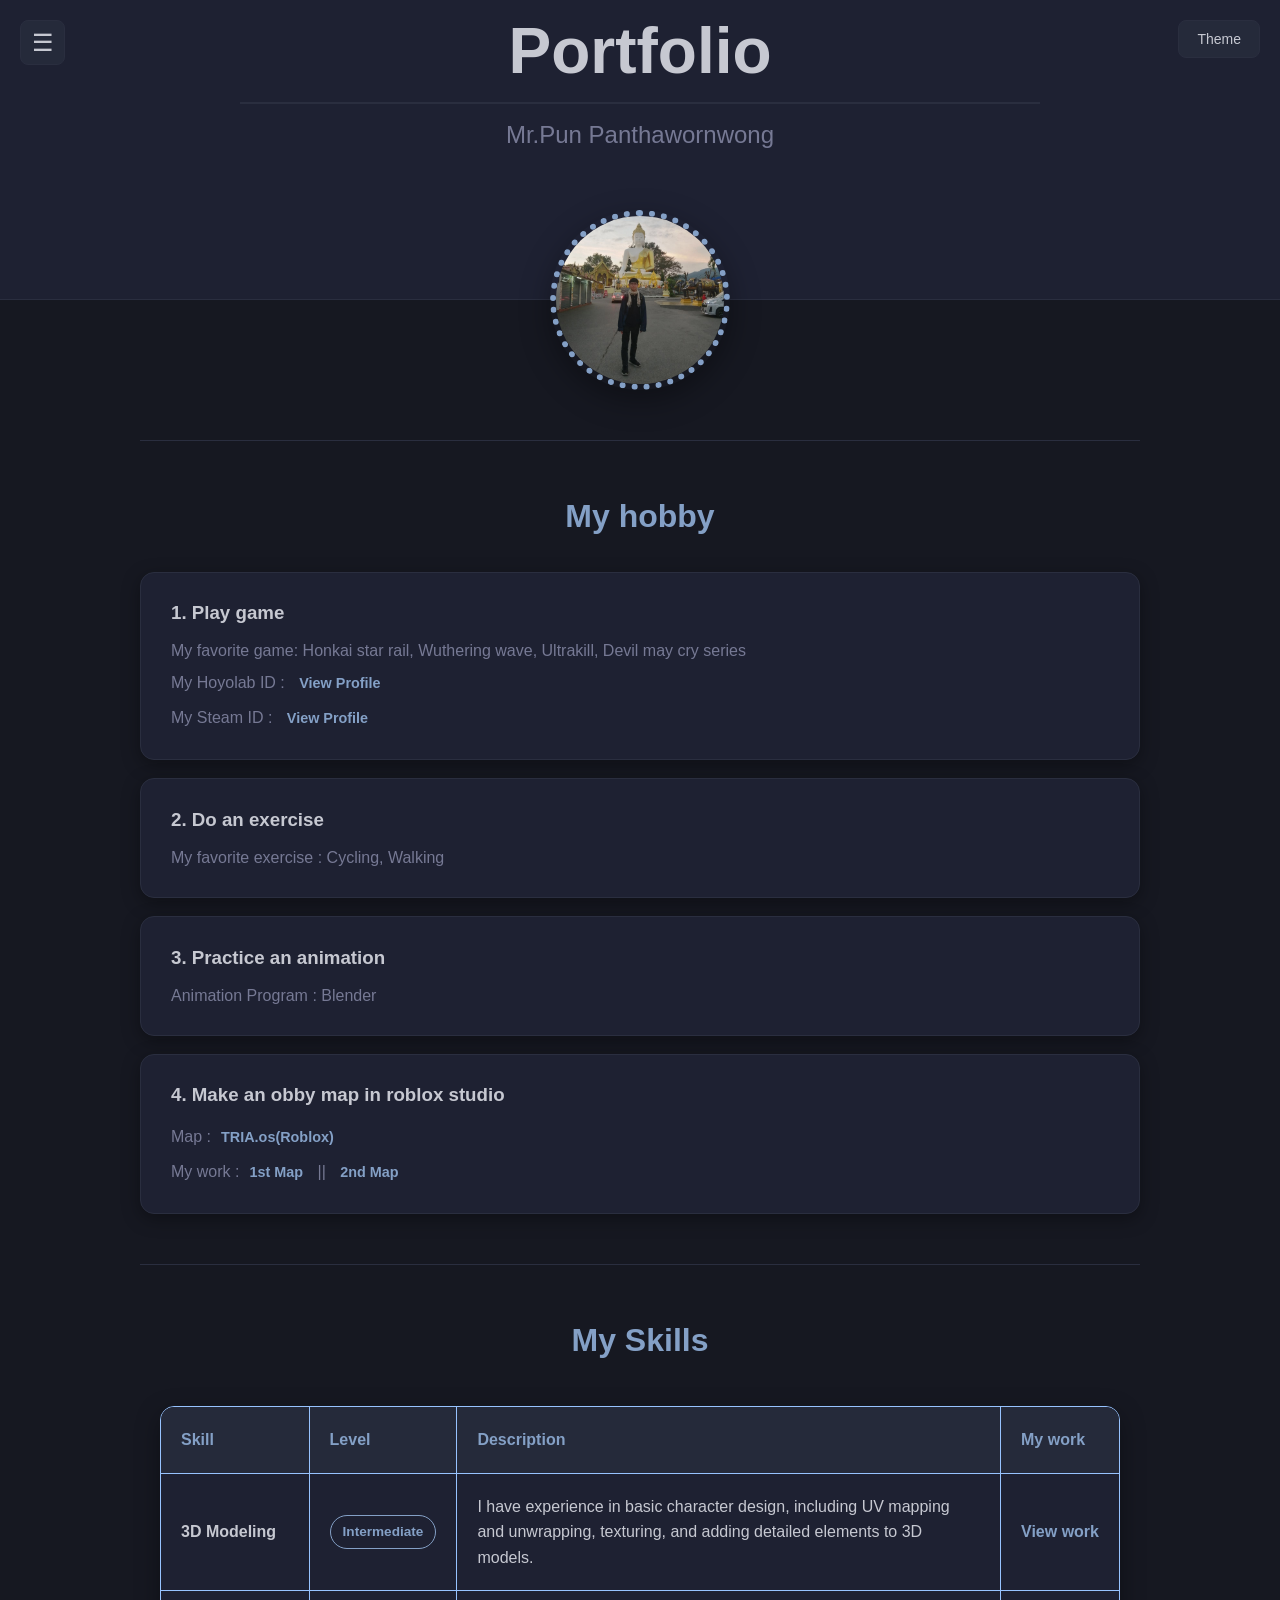
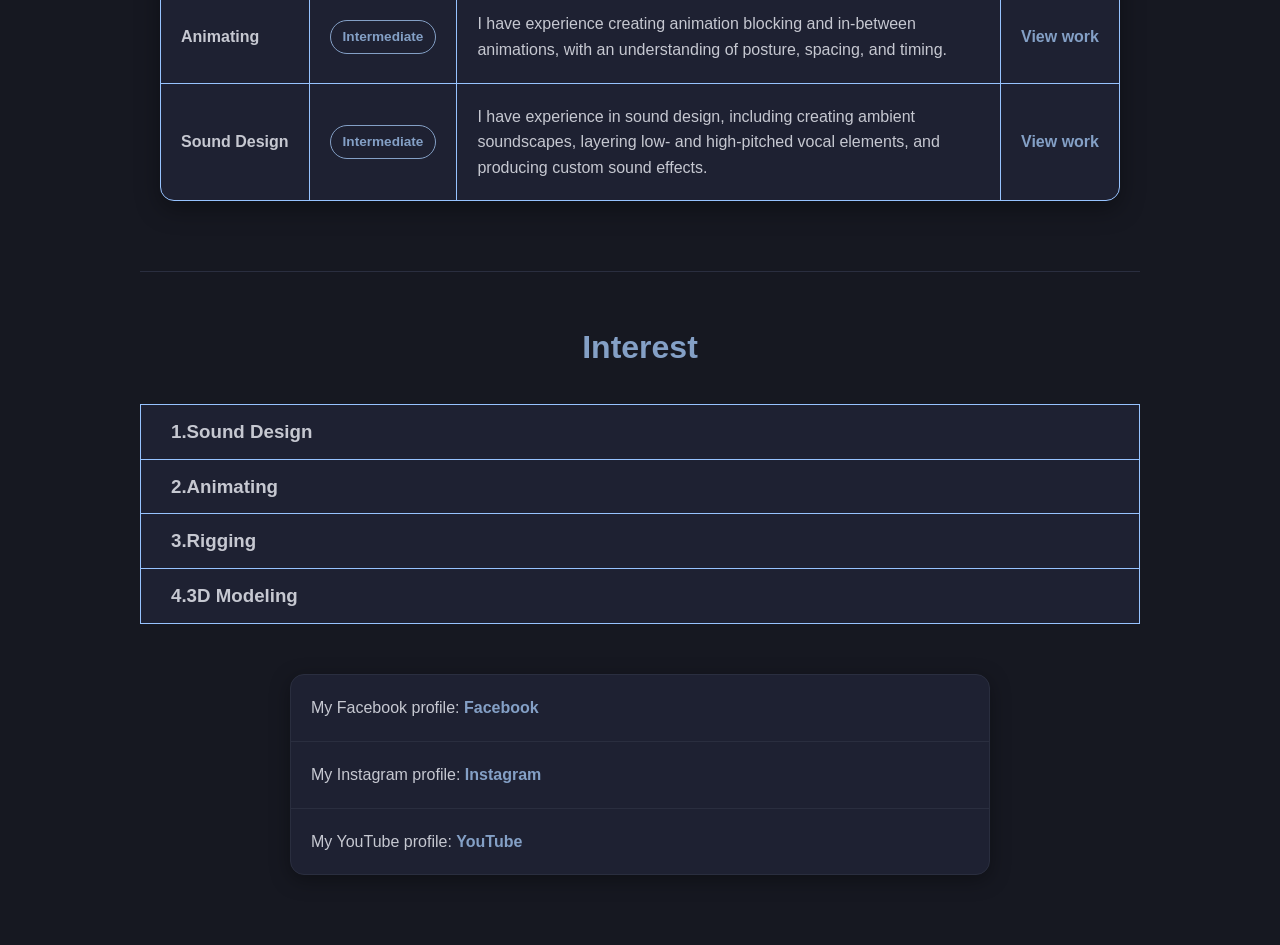
==== index.html @ 82a07e30 "Nah" ====
<!DOCTYPE html>

<html lang="en">

<head>
    <meta charset="UTF-8">
    <meta name="description" content="Free Web tutorials">
    <meta name="keywords" content="HTML, CSS, JavaScript">
    <meta name="author" content="John Doe">
    <meta name="viewport" content="width=device-width, initial-scale=1.0">
    <link rel="stylesheet" type="text/css" media="screen" href="main.css">

    
    <title>Document</title>


</head>

<body>

    <!-- Heading -->
    <div class="header">
        <div class="theme-menu">
            <button class="theme-button">Theme</button>

            <div class="theme-options">
                <button id="dark">Dark</button>
                <button id="light">Light</button>
            </div>
        </div>
        <h1>Portfolio</h1>
        <hr id="inbetween_Port">
        <h2>Mr.Pun Panthawornwong</h2>
    </div>


    <!-- Navigation -->
    <div class="navigation">
        <button id="menu-button">☰</button>

        <aside id="sidebar">
            <button id="close-sidebar">×</button>

            <h2>Navigation</h2>

            <nav>
                <a href="#Hobby">My Hobby</a>
                <a href="#Skills">My Skills</a>
                <a href="#Interest">Interest</a>
                <a href="#Social">Social Media</a>
            </nav>
        </aside>
    </div>



    <!-- Image -->
    <img id="img_id" src="Image/Meme.jpg" alt="Hello kitty">

    <!-- Horizontal rule -->
    <hr>

    <!-- Hobbies -->
    <article id="Hobby">
        <h2>My hobby</h2>

        <section>
            <h3>1. Play game</h3>
            <p>My favorite game: Honkai star rail, Wuthering wave, Ultrakill, Devil may cry series </p>
            <p>My Hoyolab ID : <a href="https://www.hoyolab.com/accountCenter/postList?id=291748372"> View Profile</a>
            </p>
            <p>My Steam ID : <a href="https://steamcommunity.com/id/THE_MODIFIED/"> View Profile</a></p>
        </section>

        <section>
            <h3>2. Do an exercise</h3>
            <p>My favorite exercise : Cycling, Walking</p>
        </section>

        <section>
            <h3>3. Practice an animation</h3>
            <p>Animation Program : Blender</p>
        </section>

        <section>
            <h3>4. Make an obby map in roblox studio</h3>
            <p>Map :<a href="https://www.roblox.com/games/6311279644/TRIA-os-Escape">TRIA.os(Roblox)</a></p>
            <p>My work :<a href="https://www.youtube.com/watch?v=4NQAuHBdXFc">1st Map</a> || <a
                    href="https://www.youtube.com/watch?v=dXTU3TJdtWU">2nd Map</a></p>


        </section>
    </article>

    <hr>

    <!-- Skills -->
    <article class="skill" id="Skills">
        <h2>My Skills</h2>
        <table class="Table_list">
            <thead>
                <tr class="Head_table">
                    <th>Skill</th>
                    <th>Level</th>
                    <th>Description</th>
                    <th>My work</th>
                </tr>
            </thead>

            <tbody>
                <tr>
                    <td>3D Modeling</td>
                    <td>
                        <span class="skill-level intermediate">Intermediate</span>
                    </td>
                    <td>
                        I have experience in basic character design, including UV mapping and unwrapping, texturing, and
                        adding detailed elements to 3D models.
                    </td>
                    <td>
                        <a href="Model.html" class="view-work">View work</a>
                    </td>
                </tr>
                <tr>
                    <td>Animating</td>
                    <td>
                        <span class="skill-level intermediate">Intermediate</span>
                    </td>
                    <td>
                        I have experience creating animation blocking and in-between animations, with an understanding
                        of posture, spacing, and timing.

                    </td>
                    <td>
                        <a href="https://youtu.be/rzbad_zLiEE?si=m7_7EreJZFTa5ehU">View work</a>
                    </td>
                </tr>

                <tr>
                    <td>Sound Design</td>
                    <td>
                        <span class="skill-level intermediate">Intermediate</span>
                    </td>
                    <td>
                        I have experience in sound design, including creating ambient soundscapes, layering low- and
                        high-pitched vocal elements, and producing custom sound effects.
                    </td>
                    <td>
                        <a href="https://youtu.be/fkoz-SZ9Dko">View work</a>
                    </td>
                </tr>
            </tbody>
        </table>
    </article>

    <hr>

    <!-- Interests -->
    <article id="Interest">
        <h2>Interest</h2>

        <section>
            <h3>1.Sound Design</h3>
        </section>
        <section>
            <h3>2.Animating</h3>
        </section>
        <section>
            <h3>3.Rigging</h3>
        </section>
        <section>
            <h3>4.3D Modeling</h3>
        </section>


    </article>

    <!-- Social Media -->
    <table class="table_border" id="Social">
        <tr>
            <th>
                My Facebook profile:
                <a href="https://www.facebook.com/payy.phanth.thawr.wngs/?locale=th_TH">
                    Facebook
                </a>
            </th>
        </tr>

        <tr>
            <th>
                My Instagram profile:
                <a href="https://www.instagram.com/mg_pun/">
                    Instagram
                </a>
            </th>
        </tr>

        <tr>
            <th>
                My YouTube profile:
                <a href="https://www.youtube.com/@THE_MODIFIED">
                    YouTube
                </a>
            </th>
        </tr>
    </table>

    <script src="main.js"></script>

</body>

</html>
---- main.css ----
/* =================================
   Global
================================= */

* {
    box-sizing: border-box;
}

html {
    scroll-behavior: smooth;
}

body {
    margin: 0;
    padding: 0;

    font-family: Arial, Helvetica, sans-serif;
    line-height: 1.6;

    background: var(--background);
    color: var(--text);

    transition:
        background-color 0.3s ease,
        color 0.3s ease;
}

#inbetween_Port {
    width: 800px;
    margin: 0 auto 12px;
    border: none;
    border-top: 2px solid var(--border);
}


/* =================================
   Theme Variables
================================= */

/* Iceberg Dark */

:root {
    --background: #161821;
    --header: #1e2132;
    --card: #1e2132;
    --table_border: #97c3ff;
    --text: #c6c8d1;
    --muted: #767994;

    --accent: #84a0c6;
    --border: #2a2e3f;

    --button: #252a3a;
    --button-hover: #30374b;

    --shadow: rgba(0, 0, 0, 0.35);
}


/* Iceberg Light */

body.light-theme {
    --background: #dce6f2;
    --header: #b3cbe7;
    --card: #edf3fa;
    --table_border: #4c6486;
    --text: #1e3555;
    --muted: #405a7a;

    --accent: #5278a8;
    --border: #aebfd3;

    --button: #c5d4e6;
    --button-hover: #b3c7df;

    --shadow: rgba(40, 60, 90, 0.20);
}


/* =================================
   Header / Profile
================================= */

body>div:first-child {
    text-align: center;

    height: 300px;

    padding: 0 20px 35px;

    background: var(--header);
    color: var(--text);

    border-bottom: 1px solid var(--border);

    transition:
        background-color 0.3s ease,
        color 0.3s ease,
        border-color 0.3s ease;
}

body>div:first-child h1 {
    margin: 0;

    font-size: clamp(2rem, 5vw, 7rem);
    font-weight: 700;

    color: var(--text);
}

body>div:first-child h2 {
    margin-top: 8px;

    color: var(--muted);

    font-size: clamp(1rem, 2.5vw, 1.5rem);
    font-weight: 400;
}


/* =================================
   Profile Image
================================= */

#img_id {
    display: block;

    width: 180px;
    height: 180px;

    object-fit: cover;

    margin: -90px auto 45px;

    border-radius: 50%;

    border: 6px dotted var(--accent);

    box-shadow:
        0 10px 30px var(--shadow);

    position: relative;

    transition:
        border-color 0.3s ease,
        box-shadow 0.3s ease;
}


/* =================================
   Horizontal Rules
================================= */

hr {
    width: min(90%, 1000px);

    margin: 50px auto;

    border: none;
    border-top: 1px solid var(--border);

    transition:
        border-color 0.3s ease;
}


/* =================================
   Articles
================================= */

article {
    width: min(90%, 1000px);

    margin: 0 auto;
}

article>h2 {
    text-align: center;

    font-size: 2rem;

    margin-bottom: 30px;

    color: var(--accent);
}


/* =================================
   Portfolio Cards
================================= */

/* article section {
    background: var(--card);

    padding: 25px 30px;

    margin: 18px 0;

    border-radius: 14px;

    border: 1px solid var(--border);

    box-shadow:
        0 5px 18px var(--shadow);

    transition:
        transform 0.25s ease,
        box-shadow 0.25s ease,
        border-color 0.25s ease,
        background-color 0.3s ease;
} */

/* article section:hover {
    transform: translateY(-5px);

    border-color: var(--accent);

    box-shadow:
        0 12px 25px var(--shadow),
        0 0 15px rgba(132, 160, 198, 0.08);
} */


/* =================================
   Hobby
================================= */

#Hobby section {

    min-height: 120px;

    display: flex;
    flex-direction: column;

    justify-content: center;

    background: var(--card);

    padding: 25px 30px;

    margin: 18px 0;

    border-radius: 14px;

    border: 1px solid var(--border);

    box-shadow:
        0 5px 18px var(--shadow);

    transition:
        transform 0.25s ease,
        box-shadow 0.25s ease,
        border-color 0.25s ease,
        background-color 0.3s ease;
}

#Hobby section h3 {
    margin: 0 0 8px 0;
    text-decoration: none;
}

#Hobby section p {
    margin: 2px 0 0 0;
}

#Hobby section:hover {
    transform: translateY(-5px);

    border-color: var(--accent);

    box-shadow:
        0 12px 25px var(--shadow),
        0 0 15px rgba(132, 160, 198, 0.08);
}

#Hobby section p a {
    display: inline-block;

    margin: 2px 0 0 0;
    padding: 4px 10px;

    color: var(--accent);


    text-decoration: none;
    font-size: 0.9rem;
    font-weight: 600;

    transition:
        background-color 0.2s ease,
        color 0.2s ease,
        border-color 0.2s ease,
        transform 0.2s ease;
}

#Hobby section p a:hover {
    text-decoration: underline;
    color: var(--text)
}

/* =================================
   Skills
================================= */

.Table_list {
    width: min(96%, 1300px);
    margin: 40px auto 70px;
    border-collapse: separate;
    border-spacing: 0;
    overflow: hidden;

    background: var(--card);
    color: var(--text);

    border: 1px solid var(--table_border);
    border-radius: 14px;

    box-shadow: 0 8px 25px var(--shadow);

    transition:
        background-color 0.3s ease,
        border-color 0.3s ease,
        box-shadow 0.3s ease;
}

/* Header */
.Table_list .Head_table {
    background: var(--button);
}

.Table_list th {
    padding: 18px 20px;
    text-align: left;


    color: var(--accent);
    font-size: 1rem;
    font-weight: 900;

    border-bottom: 1px solid var(--table_border);
}

/* Normal cells */
.Table_list td {
    padding: 20px;
    vertical-align: middle;

    color: var(--text);
    border-bottom: 1px solid var(--table_border);

    transition:
        background-color 0.2s ease,
        color 0.2s ease;
}

.Table_list th,
.Table_list td {
    padding: 20px;
    border-right: 1px solid var(--table_border);
    border-bottom: 1px solid var(--table_border);


}

.Table_list th:last-child,
.Table_list td:last-child {
    border-right: none;
    white-space: nowrap;

}

.Table_list th:first-child,
.Table_list td:first-child {

    white-space: nowrap;

}

.Table_list tbody tr:last-child td {
    border-bottom: none;

}

/* Row hover */
.Table_list tbody tr {
    transition:
        background-color 0.2s ease,
        transform 0.2s ease;
}

.Table_list tbody tr:hover {
    background: var(--button-hover);
}

/* Skill name */
.Table_list td:first-child {
    font-weight: 700;
    color: var(--text);
}

/* Level badge */
.skill-level {
    display: inline-block;

    padding: 5px 12px;

    border-radius: 20px;

    font-size: 0.85rem;
    font-weight: 600;

    border: 1px solid var(--accent);
    color: var(--accent);

    background: transparent;
}

/* Work link */
.Table_list a {
    color: var(--accent);
    text-decoration: none;
    font-weight: 600;

    transition:
        color 0.2s ease,
        text-decoration 0.2s ease;
}

.Table_list a:hover {
    color: var(--text);
    text-decoration: underline;
}



/* =================================
   Interest
================================= */
#Interest {
    width: min(90%, 1000px);
    margin: 0 auto;
}

#Interest section {
    width: 100%;
    min-height: 45px;

    padding: 12px 30px;
    margin: 0;

    display: flex;
    align-items: center;

    background: var(--card);

    border: none;
    border-left: 1px solid var(--table_border);
    border-right: 1px solid var(--table_border);
    border-bottom: 1px solid var(--table_border);

    border-radius: 0;

    transition:
        background-color 0.2s ease,
        color 0.2s ease;
}

/* Top of the single block */
#Interest section:first-of-type {

    border-top: 1px solid var(--table_border);
}

/* Bottom of the single block */
#Interest section:last-of-type {

    border-bottom: 1px solid var(--table_border);
}

/* Hover */
/* #Interest section:hover {
    background: var(--button-hover);
} */

/* Text */
#Interest section h3 {
    margin: 0;
}

/* =================================
   Text
================================= */

h1,
h2,
h3,
h4 {
    color: var(--text);
}

p {
    margin: 0;

    color: var(--muted);
}


/* =================================
   Social Media
================================= */

.table_border {
    width: min(90%, 700px);

    margin: 50px auto 70px;

    border-collapse: separate;
    border-spacing: 0;

    background: var(--card);

    border: 1px solid var(--border);

    border-radius: 14px;

    overflow: hidden;

    box-shadow:
        0 5px 20px var(--shadow);

    color: var(--text);

    transition:
        background-color 0.3s ease,
        border-color 0.3s ease;
}

.table_border tr {
    transition:
        background-color 0.2s ease;
}

.table_border th {
    padding: 20px;

    text-align: left;

    font-weight: 500;

    color: var(--text);

    border-bottom: 1px solid var(--border);
}

.table_border tr:last-child th {
    border-bottom: none;
}

.table_border a {
    color: var(--accent);

    text-decoration: none;

    font-weight: 600;

    transition:
        color 0.2s ease;
}

.table_border a:hover {
    color: var(--text);

    text-decoration: underline;
}

/* =================================
   Navigation
================================= */

#menu-button {
    position: fixed;
    top: 20px;
    left: 20px;
    z-index: 1001;

    width: 45px;
    height: 45px;


    padding: 0;
    background: var(--button);
    color: var(--text);

    border: 1px solid var(--border);
    border-radius: 8px;

    font-size: 24px;
    cursor: pointer;

    transition:
        background-color 0.2s ease,
        color 0.2s ease,
        border-color 0.2s ease,
        transform 0.2s ease;
}

#menu-button:hover {
    background: var(--button-hover);
    border-color: var(--accent);
    transform: translateY(-2px);
}


/* Sidebar */

#sidebar {
    position: fixed;
    top: 0;
    left: 0;

    width: 280px;
    height: 100vh;

    padding: 80px 25px 30px;

    background: var(--card);
    border-right: 1px solid var(--border);

    box-shadow: 8px 0 25px var(--shadow);

    z-index: 1000;

    transform: translateX(-100%);
    visibility: hidden;

    transition:
        transform 0.3s ease,
        visibility 0.3s ease,
        background-color 0.3s ease,
        border-color 0.3s ease;
}


/* Sidebar opened */

#sidebar.active {
    transform: translateX(0);
    visibility: visible;
}


/* Sidebar title */

#sidebar h2 {
    margin-bottom: 30px;

    color: var(--accent);
    font-size: 1.5rem;
}


/* Navigation links */

#sidebar nav {
    display: flex;
    flex-direction: column;
    gap: 8px;
}

#sidebar nav a {
    display: block;

    padding: 12px 15px;

    color: var(--text);
    text-decoration: none;

    border-radius: 8px;

    transition:
        background-color 0.2s ease,
        color 0.2s ease,
        transform 0.2s ease;
}

#sidebar nav a:hover {
    background: var(--button-hover);
    color: var(--accent);
    transform: translateX(5px);
}


/* Close button */

#close-sidebar {
    position: absolute;
    top: 20px;
    right: 20px;

    width: 35px;
    height: 35px;

    background: transparent;
    color: var(--muted);

    border: none;
    border-radius: 6px;

    font-size: 28px;
    line-height: 1;

    cursor: pointer;

    transition:
        background-color 0.2s ease,
        color 0.2s ease;
}

#close-sidebar:hover {
    background: var(--button-hover);
    color: var(--text);
}

/* =================================
   Theme Menu
================================= */

.theme-menu {
    position: fixed;

    top: 20px;
    right: 20px;

    z-index: 1000;
}


/* Main Theme Button */

.theme-button {
    padding: 10px 18px;

    background: var(--button);

    color: var(--text);

    border: 1px solid var(--border);

    border-radius: 8px;

    font-size: 14px;

    cursor: pointer;

    transition:
        background-color 0.2s ease,
        color 0.2s ease,
        border-color 0.2s ease,
        transform 0.2s ease;
}

.theme-button:hover {
    background: var(--button-hover);

    color: var(--text);

    border-color: var(--accent);

    transform: translateY(-2px);
}


/* =================================
   Theme Options
================================= */

.theme-options {
    position: absolute;

    top: calc(100% + 8px);
    right: 0;

    min-width: 120px;

    padding: 6px;

    background: var(--card);

    border: 1px solid var(--border);

    border-radius: 8px;

    box-shadow:
        0 8px 20px var(--shadow);

    opacity: 0;

    visibility: hidden;

    transform: translateY(-5px);

    transition:
        opacity 0.2s ease,
        transform 0.2s ease,
        visibility 0.2s ease;
}


/* Show options when hovering Theme */

.theme-menu:hover .theme-options {
    opacity: 1;

    visibility: visible;

    transform: translateY(0);
}


/* Theme Option Buttons */

.theme-options button {
    display: block;

    width: 100%;

    padding: 9px 12px;

    background: transparent;

    color: var(--text);

    border: none;

    border-radius: 6px;

    text-align: left;

    cursor: pointer;

    transition:
        background-color 0.2s ease,
        color 0.2s ease;
}

.theme-options button:hover {
    background: var(--accent);

    color: #ffffff;
}

/* =================================
   Model Asset Page
================================= */

.model-page {
    width: min(90%, 1200px);
    margin: 0 auto;
    padding: 50px 0 80px;
}

.model-page h1 {
    text-align: center;

    margin: 0 0 20px;

    color: var(--accent);

    font-size: clamp(2rem, 5vw, 4rem);
}

.model-page hr {
    width: 180px;

    margin: 0 auto 50px;

    border: none;
    border-top: 1px solid var(--border);
}


/* =================================
   Model Gallery
================================= */

.model-gallery {
    display: grid;

    grid-template-columns: repeat(3, 1fr);

    gap: 25px;
}

.model-gallery img {
    width: 100%;
    height: 280px;

    object-fit: cover;

    background: var(--card);

    border: 1px solid var(--border);
    border-radius: 14px;

    box-shadow: 0 8px 25px var(--shadow);

    transition:
        transform 0.25s ease,
        border-color 0.25s ease,
        box-shadow 0.25s ease;
}

.model-gallery img:hover {
    transform: translateY(-6px);

    border-color: var(--accent);

    box-shadow:
        0 12px 30px var(--shadow);
}

/* =================================
   Responsive Design
================================= */

@media (max-width: 600px) {

    body>div:first-child {
        padding: 50px 15px 30px;
    }

    #img_id {
        width: 140px;
        height: 140px;

        margin-top: -10px;
    }

    article {
        width: 90%;
    }

    article>h2 {
        font-size: 1.6rem;
    }

    article section {
        padding: 20px;
    }

    .table_border {
        width: 90%;

        font-size: 0.9rem;
    }

    .table_border th {
        padding: 16px;
    }

    .theme-menu {
        top: 12px;
        right: 12px;
    }


}

@media (max-width: 700px) {
    .Table_list {
        width: 95%;
        font-size: 0.9rem;
    }

    .Table_list th,
    .Table_list td {
        padding: 14px 12px;
    }

    .Table_list th {
        font-size: 0.85rem;
    }
}
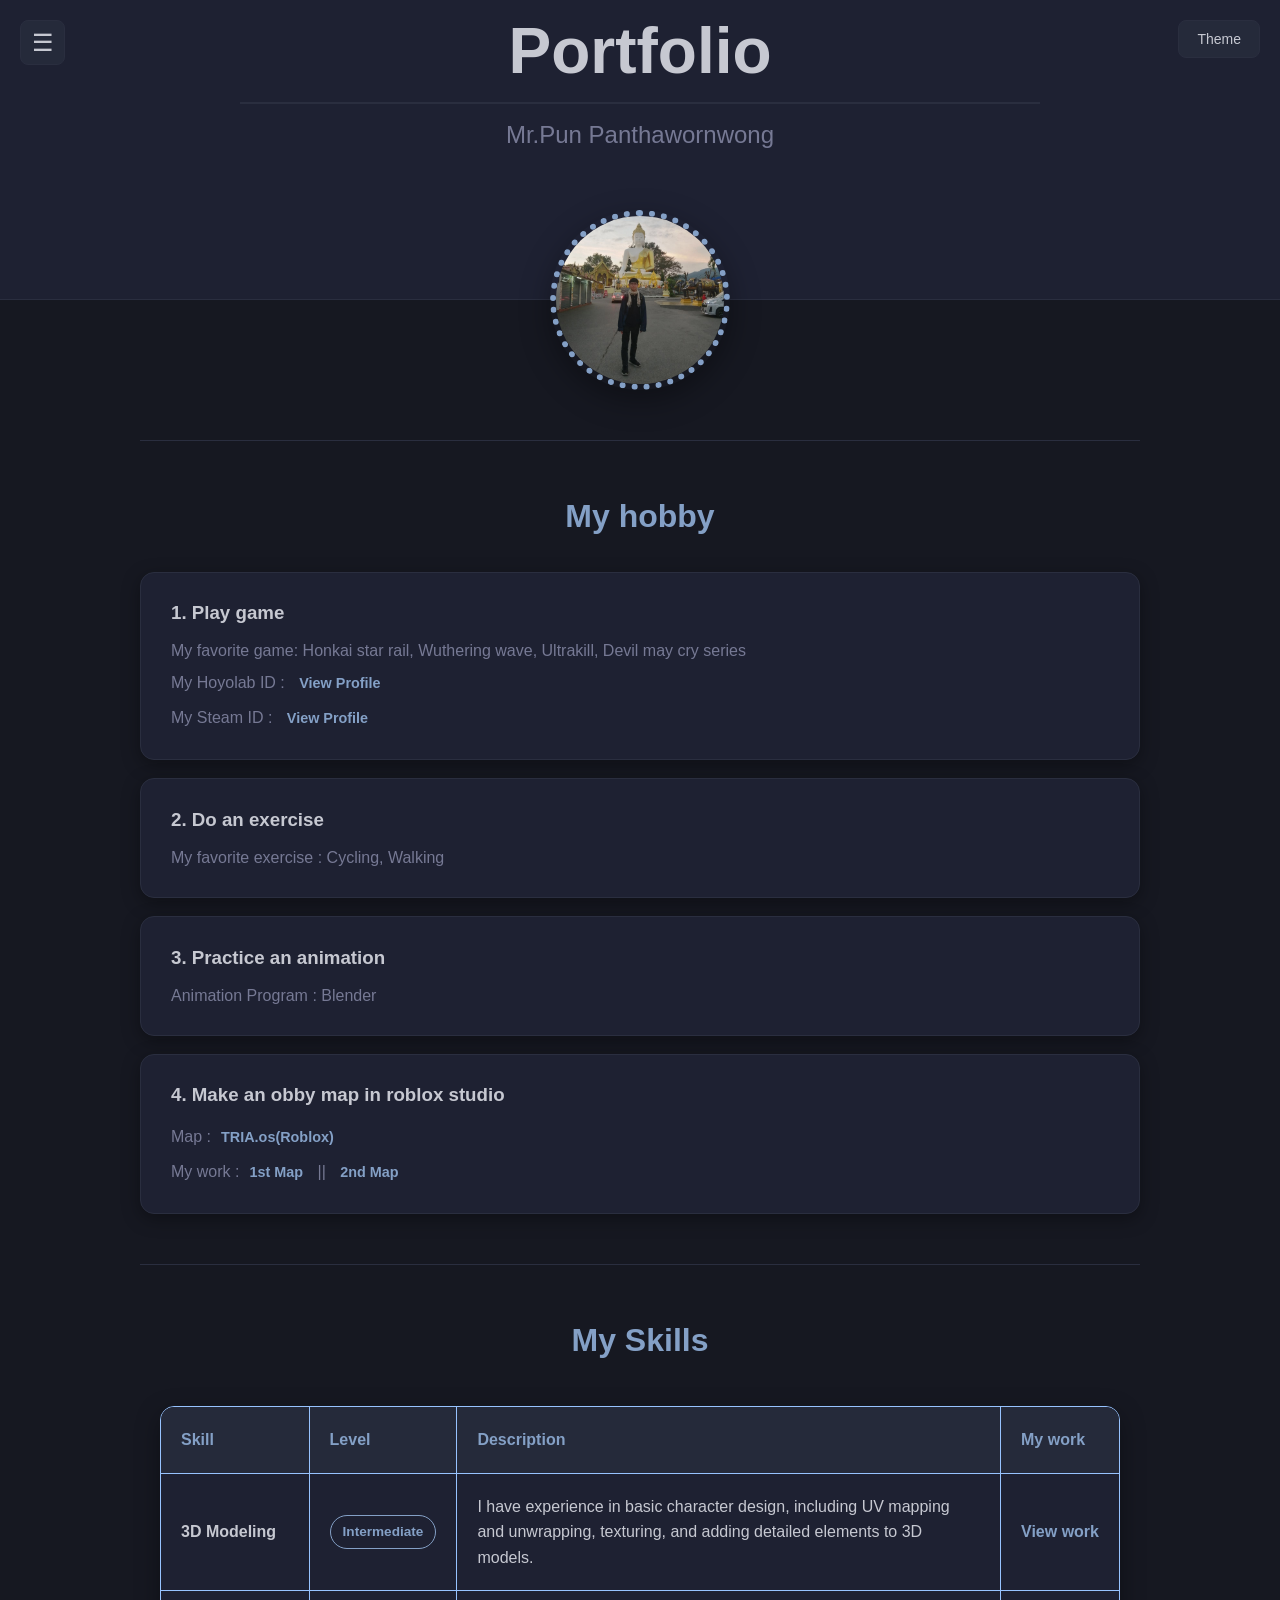
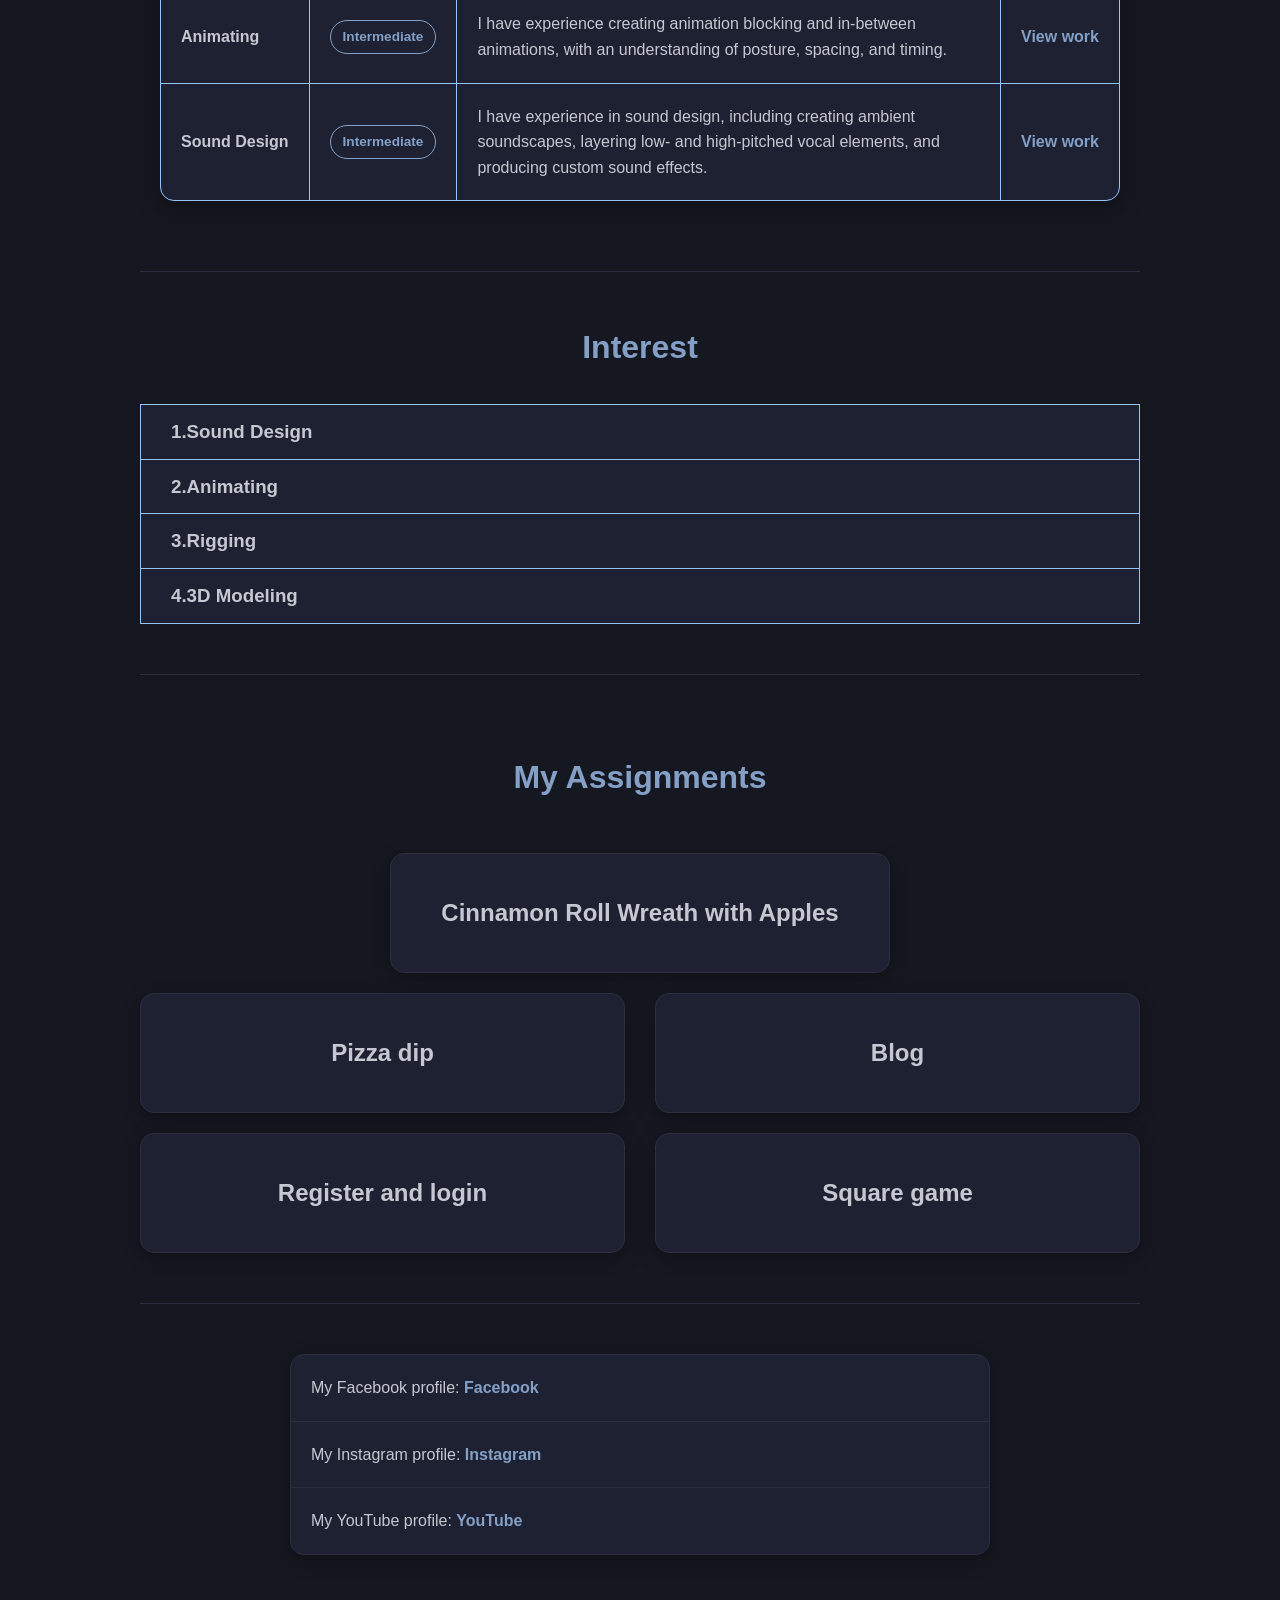
==== commit 646210bf: "." ====
--- a/index.html
+++ b/index.html
@@ -118,7 +118,7 @@
                         adding detailed elements to 3D models.
                     </td>
                     <td>
-                        <a href="Model.html" class="view-work">View work</a>
+                        <a href="Project.html" class="view-work">View work</a>
                     </td>
                 </tr>
                 <tr>
@@ -174,7 +174,30 @@
 
 
     </article>
-
+<hr>
+
+    <article id="Assignment">
+        <h2>My Assignments</h2>
+
+        <section>
+            <h3>Cinnamon Roll Wreath with Apples</h3>
+        </section>
+        <section>
+            <h3>Pizza dip</h3>
+        </section>
+        <section>
+            <h3>Blog</h3>
+        </section>
+        <section>
+            <h3>Register and login</h3>
+        </section>
+        <section>
+            <h3>Square game</h3>
+        </section>
+
+
+    </article>
+<hr>
     <!-- Social Media -->
     <table class="table_border" id="Social">
         <tr>
--- a/main.css
+++ b/main.css
@@ -883,7 +883,7 @@
    Model Gallery
 ================================= */
 
-.model-gallery {
+/* .model-gallery {
     display: grid;
 
     grid-template-columns: repeat(3, 1fr);
@@ -917,6 +917,304 @@
 
     box-shadow:
         0 12px 30px var(--shadow);
+} */
+
+/* =================================
+   Header
+================================= */
+
+.model-header {
+    text-align: center;
+
+    padding: 55px 20px 45px;
+
+    background: var(--header);
+
+    border-bottom: 1px solid var(--border);
+
+    box-shadow:
+        0 5px 20px var(--shadow);
+
+    transition:
+        background-color 0.3s ease,
+        border-color 0.3s ease;
+}
+
+.model-header h1 {
+    margin: 0;
+
+    color: var(--text);
+
+    font-size: clamp(2rem, 5vw, 4rem);
+    font-weight: 700;
+}
+
+.model-header p {
+    margin: 8px 0 0;
+
+    color: var(--muted);
+
+    font-size: 1rem;
+}
+
+
+/* =================================
+   Model Container
+================================= */
+
+.model-container {
+    width: min(90%, 1200px);
+
+    margin: 50px auto 70px;
+
+    display: grid;
+
+    grid-template-columns: repeat(2, 1fr);
+
+    gap: 25px;
+}
+
+
+/* =================================
+   Model Cards
+================================= */
+
+.model-card {
+    overflow: hidden;
+
+    background: var(--card);
+
+    border: 1px solid var(--border);
+
+    border-radius: 14px;
+
+    box-shadow:
+        0 5px 18px var(--shadow);
+
+    transition:
+        transform 0.25s ease,
+        box-shadow 0.25s ease,
+        border-color 0.25s ease,
+        background-color 0.3s ease;
+}
+
+.model-card:hover {
+    transform: translateY(-6px);
+
+    border-color: var(--accent);
+
+    box-shadow:
+        0 12px 25px var(--shadow),
+        0 0 15px rgba(132, 160, 198, 0.08);
+}
+
+
+/* =================================
+   Model Images
+================================= */
+
+.model-card img {
+    display: block;
+
+    width: 100%;
+    height: 300px;
+
+    object-fit: cover;
+
+    border-bottom: 1px solid var(--border);
+
+    transition:
+        transform 0.3s ease,
+        border-color 0.3s ease;
+}
+
+.model-card:hover img {
+    transform: scale(1.03);
+}
+
+
+/* =================================
+   Model Information
+================================= */
+
+.model-card h2 {
+    margin: 18px 20px 5px;
+
+    color: var(--text);
+
+    font-size: 1.3rem;
+}
+
+.model-card p {
+    margin: 0 20px 20px;
+
+    color: var(--muted);
+
+    font-size: 0.95rem;
+}
+
+
+/* =================================
+   Back Button
+================================= */
+
+#Back_Button {
+    grid-column: 1 / -1;
+
+    margin: 10px 0 0;
+
+    text-align: center;
+}
+
+#Back_Button a {
+    display: inline-block;
+
+    padding: 10px 24px;
+
+    background: var(--button);
+    color: var(--text);
+
+    border: 1px solid var(--border);
+    border-radius: 8px;
+
+    text-decoration: none;
+
+    font-size: 1rem;
+    font-weight: 600;
+
+    box-shadow:
+        0 5px 15px var(--shadow);
+
+    transition:
+        background-color 0.2s ease,
+        color 0.2s ease,
+        border-color 0.2s ease,
+        transform 0.2s ease,
+        box-shadow 0.2s ease;
+}
+
+#Back_Button a:hover {
+    background: var(--button-hover);
+    color: var(--accent);
+
+    border-color: var(--accent);
+
+    transform: translateY(-3px);
+
+    box-shadow:
+        0 8px 20px var(--shadow);
+}
+
+#Back_Button a:active {
+    transform: translateY(0);
+}
+
+/* =================================
+   Assignments
+================================= */
+
+#Assignment {
+    width: min(90%, 1000px);
+    margin: 0 auto;
+}
+
+#Assignment h2 {
+    text-align: center;
+    margin-bottom: 30px;
+}
+
+
+/* Assignment Grid */
+
+#Assignment {
+    display: grid;
+    grid-template-columns: repeat(2, 1fr);
+    gap: 20px 30px;
+}
+
+
+/* Assignment Title */
+
+#Assignment>h2 {
+    grid-column: 1 / -1;
+}
+
+
+/* Assignment Cards */
+
+#Assignment section {
+    min-height: 120px;
+
+    display: flex;
+    align-items: center;
+    justify-content: center;
+
+    padding: 25px;
+
+    background: var(--card);
+
+    border: 1px solid var(--border);
+    border-radius: 14px;
+
+    box-shadow:
+        0 5px 18px var(--shadow);
+
+    transition:
+        transform 0.25s ease,
+        box-shadow 0.25s ease,
+        border-color 0.25s ease,
+        background-color 0.3s ease;
+}
+
+
+/* Card 1 */
+
+#Assignment section:nth-of-type(1) {
+    grid-column: 1 / -1;
+    width: 50%;
+    justify-self: center;
+}
+
+
+/* Card Text */
+
+#Assignment section h3 {
+    margin: 0;
+    font-size: 1.5rem;
+    color: var(--text);
+
+    text-align: center;
+}
+
+
+/* Hover */
+
+#Assignment section:hover {
+    transform: translateY(-5px);
+
+    border-color: var(--accent);
+
+    box-shadow:
+        0 12px 25px var(--shadow),
+        0 0 15px rgba(132, 160, 198, 0.08);
+}
+
+
+/* =================================
+   Mobile
+================================= */
+
+@media (max-width: 600px) {
+
+    #Assignment {
+        width: 90%;
+        grid-template-columns: 1fr;
+    }
+
+    #Assignment section:nth-of-type(1) {
+        grid-column: auto;
+        width: 100%;
+    }
 }
 
 /* =================================
@@ -962,6 +1260,7 @@
         top: 12px;
         right: 12px;
     }
+
 
 
 }
@@ -982,3 +1281,21 @@
     }
 }
 
+@media (max-width: 700px) {
+
+    .model-container {
+        width: 90%;
+
+        grid-template-columns: 1fr;
+
+        gap: 20px;
+    }
+
+    .model-card img {
+        height: 250px;
+    }
+
+    .model-header {
+        padding: 45px 20px 35px;
+    }
+}
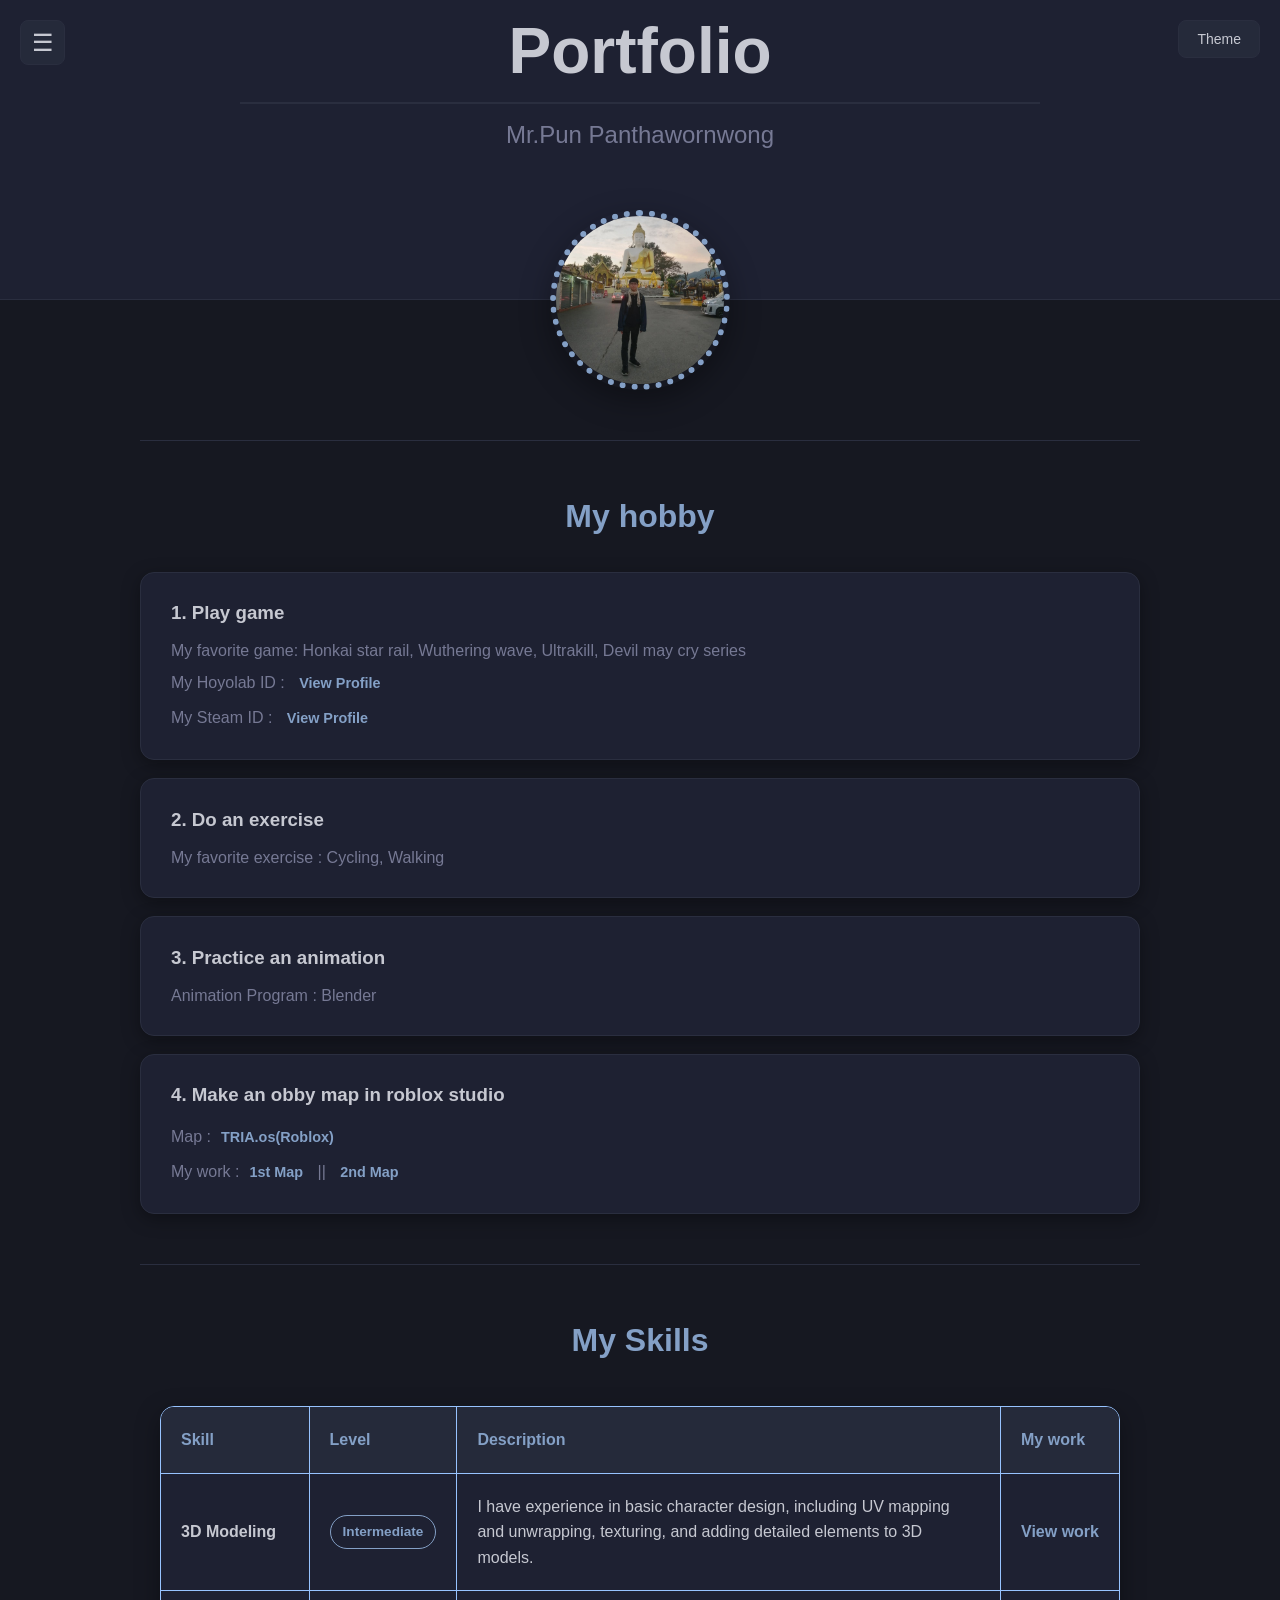
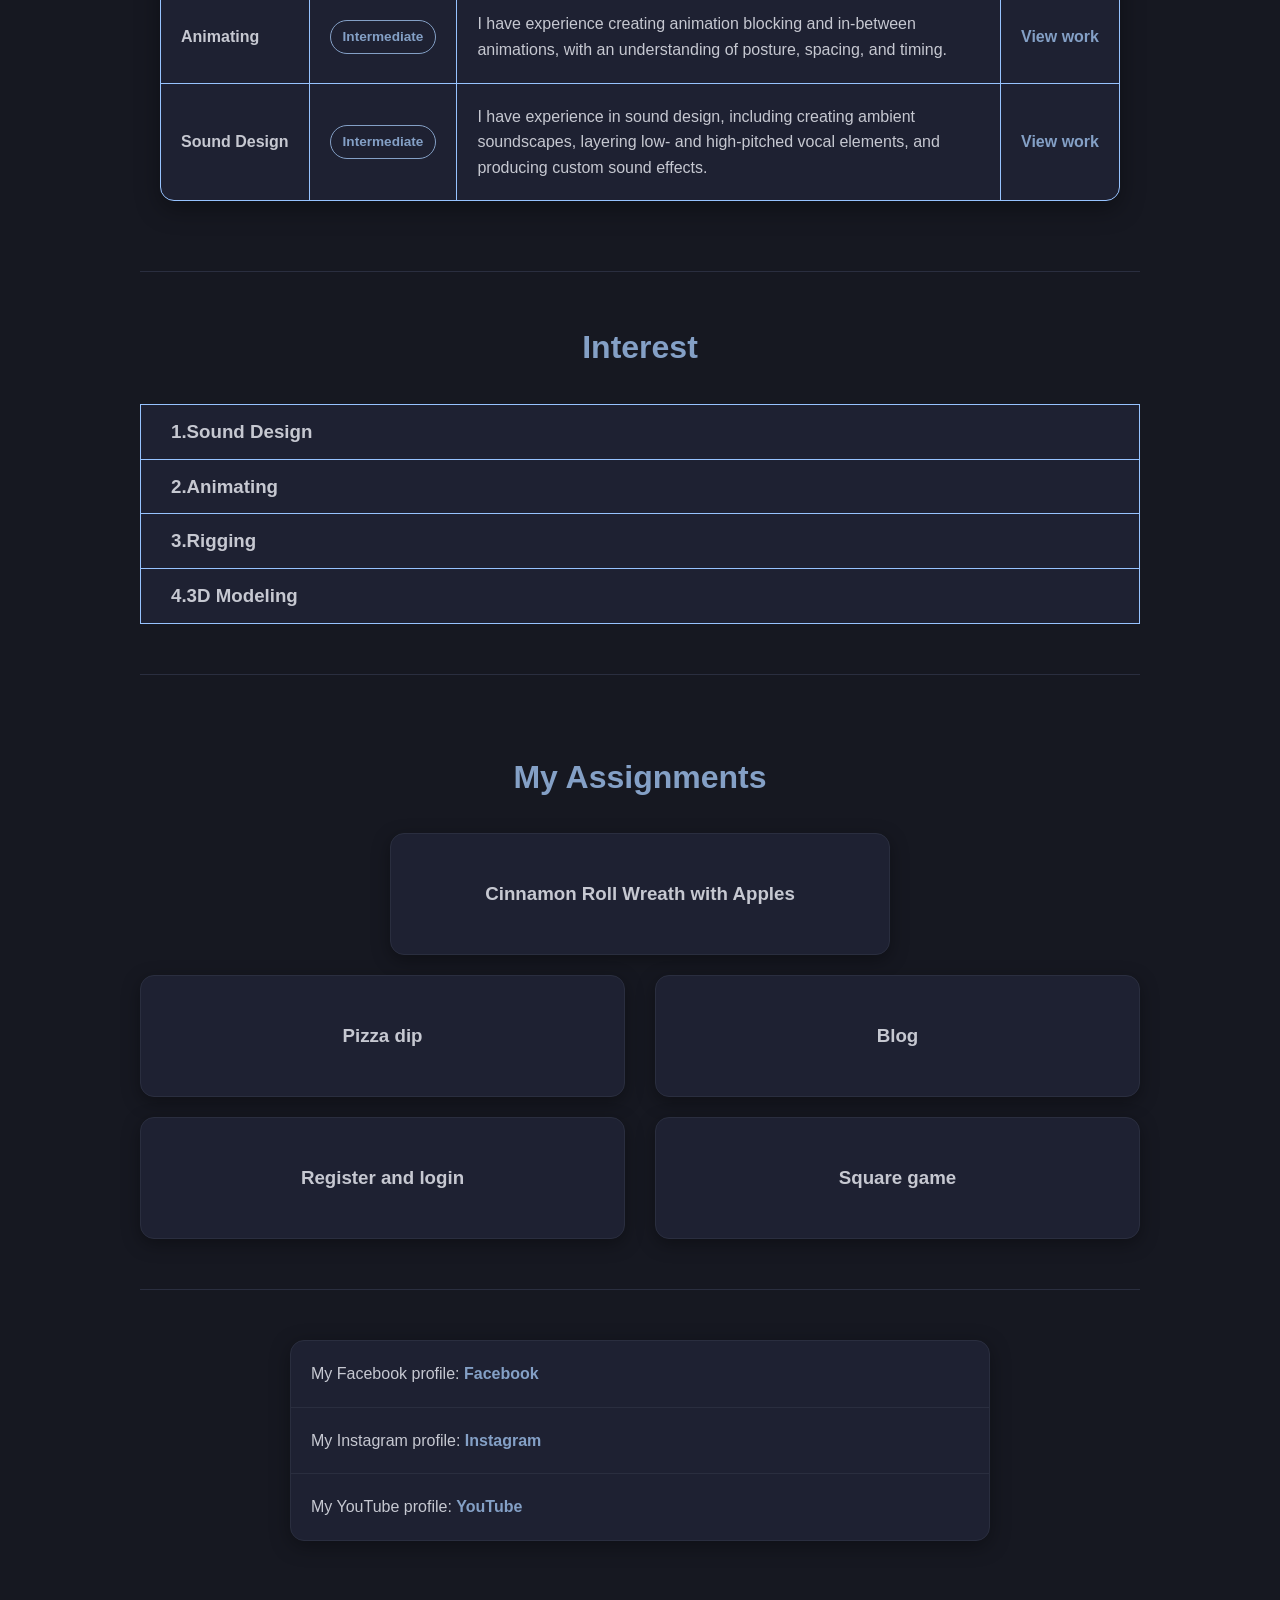
==== commit 0d862417: "Hello" ====
--- a/index.html
+++ b/index.html
@@ -10,7 +10,7 @@
     <meta name="viewport" content="width=device-width, initial-scale=1.0">
     <link rel="stylesheet" type="text/css" media="screen" href="main.css">
 
-    
+
     <title>Document</title>
 
 
@@ -174,30 +174,43 @@
 
 
     </article>
-<hr>
+    <hr>
 
     <article id="Assignment">
-        <h2>My Assignments</h2>
-
-        <section>
+    <h2>My Assignments</h2>
+
+    <section>
+        <a href="Cinnamon/recipe.html" class="assignment-link">
             <h3>Cinnamon Roll Wreath with Apples</h3>
-        </section>
-        <section>
+        </a>
+    </section>
+
+    <section>
+        <a href="#" class="assignment-link">
             <h3>Pizza dip</h3>
-        </section>
-        <section>
+        </a>
+    </section>
+
+    <section>
+        <a href="#" class="assignment-link">
             <h3>Blog</h3>
-        </section>
-        <section>
+        </a>
+    </section>
+
+    <section>
+        <a href="#" class="assignment-link">
             <h3>Register and login</h3>
-        </section>
-        <section>
+        </a>
+    </section>
+
+    <section>
+        <a href="#" class="assignment-link">
             <h3>Square game</h3>
-        </section>
-
-
-    </article>
-<hr>
+        </a>
+    </section>
+</article>
+
+    <hr>
     <!-- Social Media -->
     <table class="table_border" id="Social">
         <tr>
--- a/main.css
+++ b/main.css
@@ -1115,32 +1115,24 @@
 
 #Assignment {
     width: min(90%, 1000px);
+
     margin: 0 auto;
-}
-
-#Assignment h2 {
+
+    display: grid;
+
+    grid-template-columns: repeat(2, 1fr);
+
+    gap: 20px 30px;
+}
+
+
+#Assignment > h2 {
+    grid-column: 1 / -1;
+
     text-align: center;
-    margin-bottom: 30px;
-}
-
-
-/* Assignment Grid */
-
-#Assignment {
-    display: grid;
-    grid-template-columns: repeat(2, 1fr);
-    gap: 20px 30px;
-}
-
-
-/* Assignment Title */
-
-#Assignment>h2 {
-    grid-column: 1 / -1;
-}
-
-
-/* Assignment Cards */
+
+    margin-bottom: 10px;
+}
 
 #Assignment section {
     min-height: 120px;
@@ -1149,7 +1141,7 @@
     align-items: center;
     justify-content: center;
 
-    padding: 25px;
+    padding: 0;
 
     background: var(--card);
 
@@ -1158,6 +1150,8 @@
 
     box-shadow:
         0 5px 18px var(--shadow);
+
+    overflow: hidden;
 
     transition:
         transform 0.25s ease,
@@ -1166,28 +1160,39 @@
         background-color 0.3s ease;
 }
 
-
-/* Card 1 */
-
 #Assignment section:nth-of-type(1) {
     grid-column: 1 / -1;
     width: 50%;
     justify-self: center;
 }
 
-
-/* Card Text */
-
-#Assignment section h3 {
+/* Assignment Link */
+#Assignment .assignment-link {
+    width: 100%;
+    height: 100%;
+
+    min-height: 120px;
+
+    display: flex;
+    align-items: center;
+    justify-content: center;
+
+    padding: 25px;
+
+    color: var(--text);
+    text-decoration: none;
+
+    transition:
+        background-color 0.2s ease,
+        color 0.2s ease;
+}
+
+#Assignment .assignment-link h3 {
     margin: 0;
-    font-size: 1.5rem;
-    color: var(--text);
-
+
+    color: var(--text);
     text-align: center;
 }
-
-
-/* Hover */
 
 #Assignment section:hover {
     transform: translateY(-5px);
@@ -1199,23 +1204,14 @@
         0 0 15px rgba(132, 160, 198, 0.08);
 }
 
-
-/* =================================
-   Mobile
-================================= */
-
-@media (max-width: 600px) {
-
-    #Assignment {
-        width: 90%;
-        grid-template-columns: 1fr;
-    }
-
-    #Assignment section:nth-of-type(1) {
-        grid-column: auto;
-        width: 100%;
-    }
-}
+#Assignment section:hover .assignment-link {
+    background: var(--button-hover);
+}
+
+#Assignment section:hover .assignment-link h3 {
+    color: var(--accent);
+}
+
 
 /* =================================
    Responsive Design
@@ -1261,7 +1257,17 @@
         right: 12px;
     }
 
-
+   #Assignment {
+        width: 90%;
+
+        grid-template-columns: 1fr;
+    }
+
+    .assignment-card:nth-of-type(2) {
+        grid-column: auto;
+
+        width: 100%;
+    }
 
 }
 
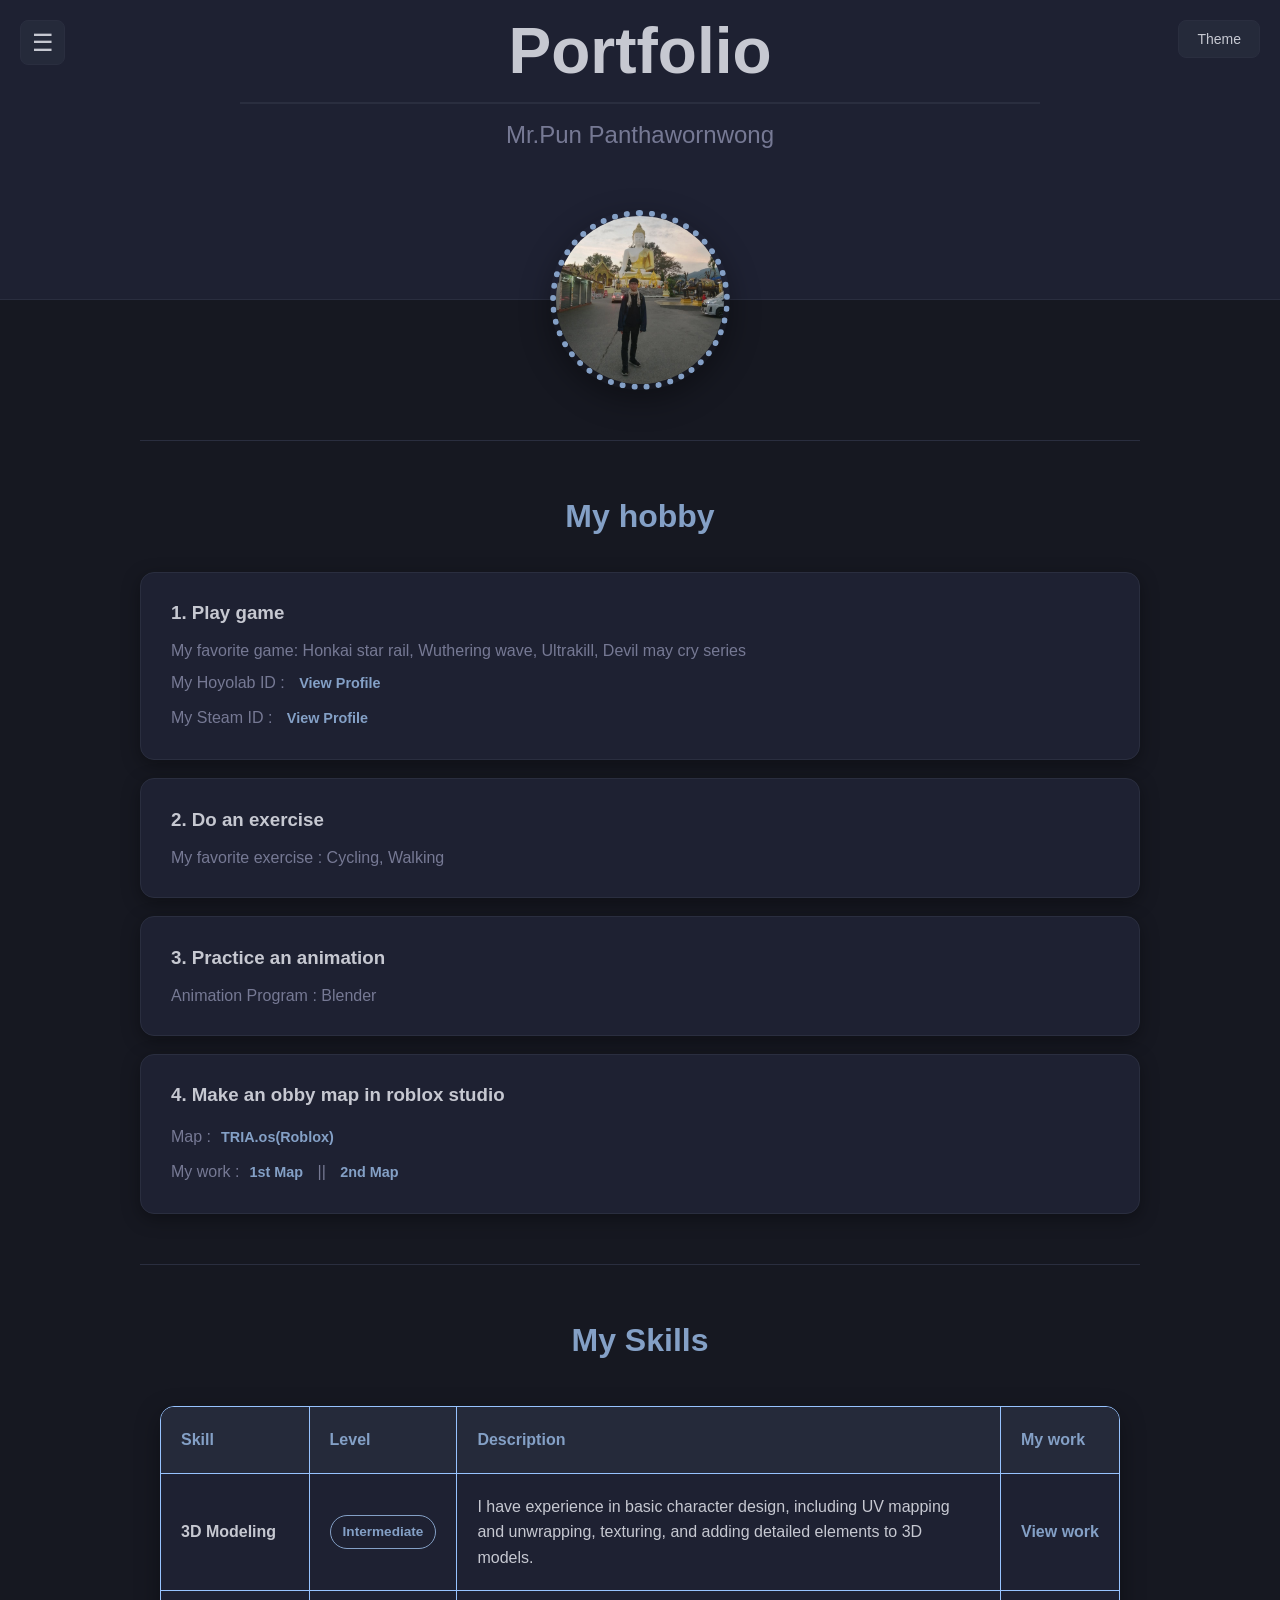
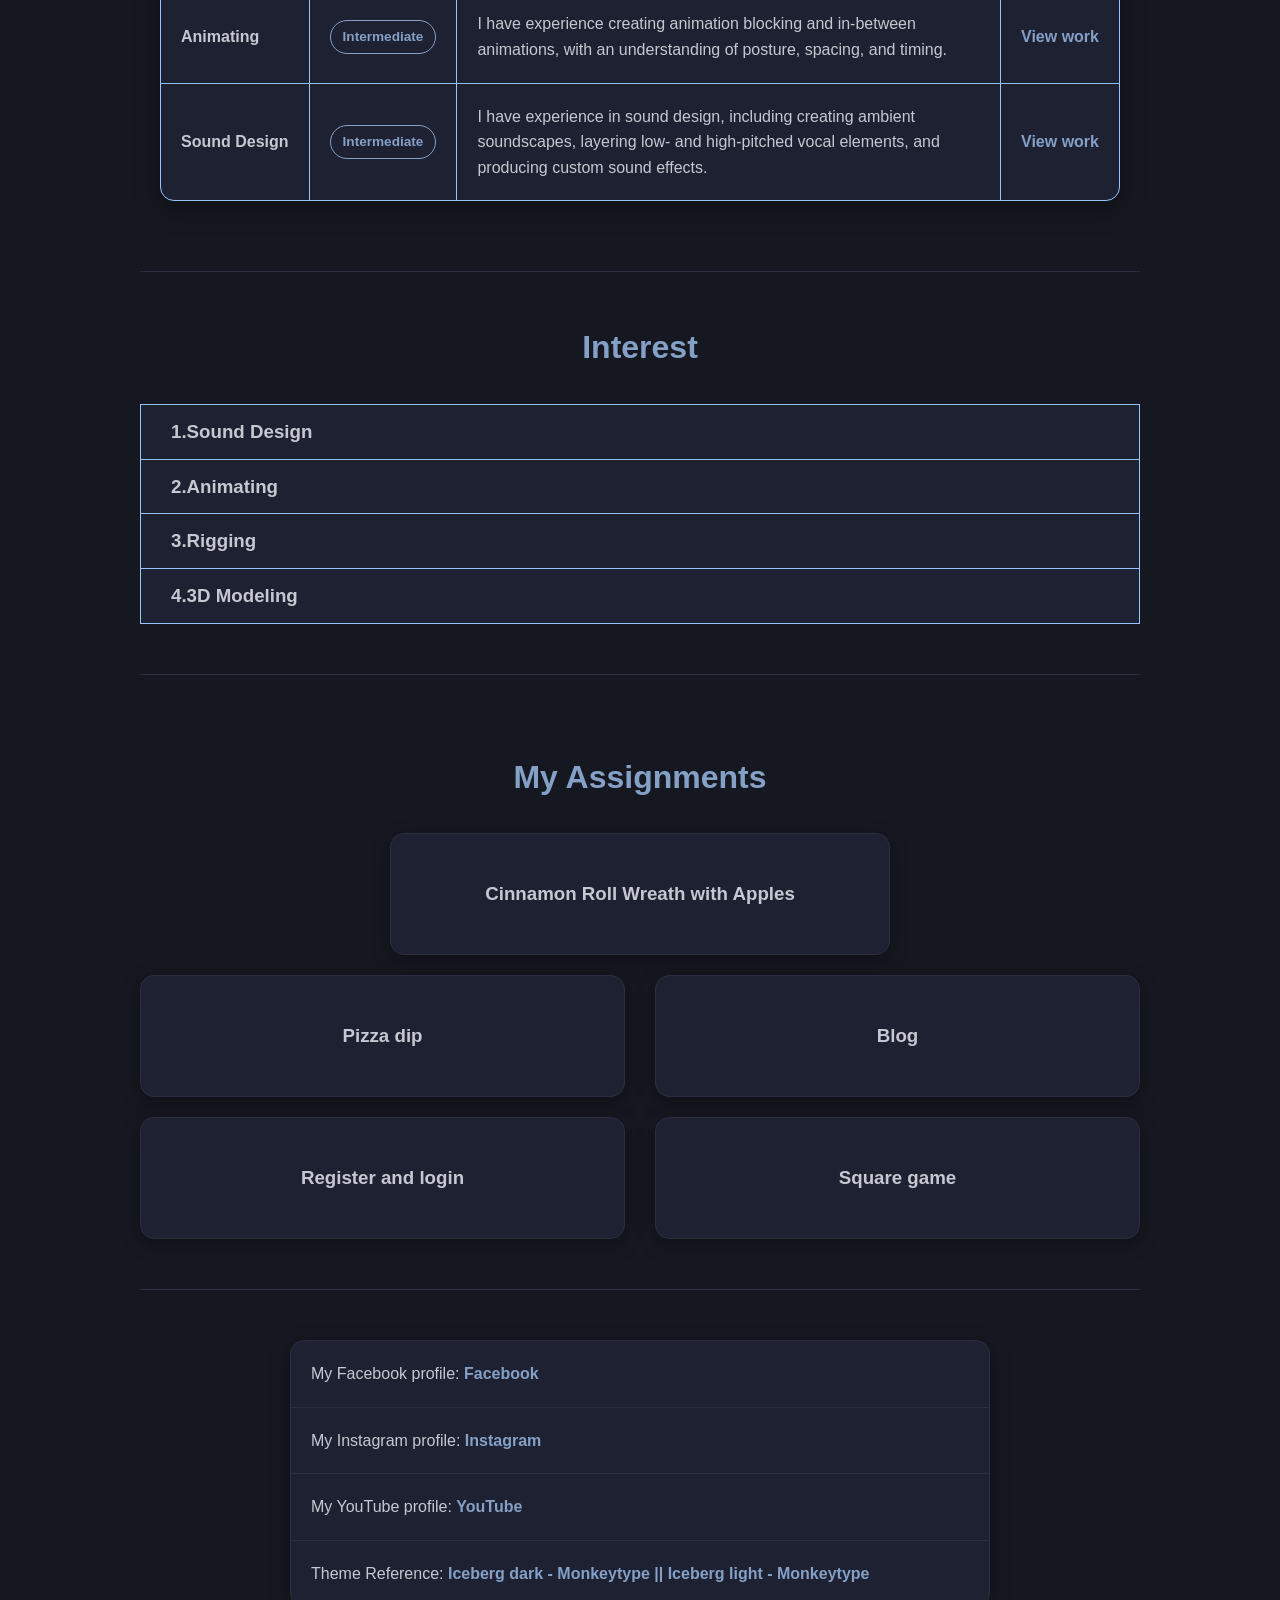
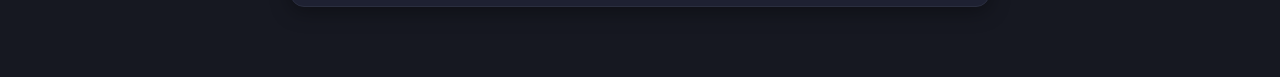
==== commit b2cd06f8: "Update" ====
--- a/index.html
+++ b/index.html
@@ -186,25 +186,25 @@
     </section>
 
     <section>
-        <a href="#" class="assignment-link">
+        <a href="Pizza/recipe.html" class="assignment-link">
             <h3>Pizza dip</h3>
         </a>
     </section>
 
     <section>
-        <a href="#" class="assignment-link">
+        <a href="Blog/assignment5/index.html" class="assignment-link">
             <h3>Blog</h3>
         </a>
     </section>
 
     <section>
-        <a href="#" class="assignment-link">
+        <a href="Register/register.html" class="assignment-link">
             <h3>Register and login</h3>
         </a>
     </section>
 
     <section>
-        <a href="#" class="assignment-link">
+        <a href = "Clicking/index.html" class="assignment-link">
             <h3>Square game</h3>
         </a>
     </section>
@@ -238,7 +238,21 @@
                     YouTube
                 </a>
             </th>
-        </tr>
+            
+        </tr>
+
+  
+
+        <tr>
+            <th>
+                Theme Reference:
+                <a href = "#">
+                 Iceberg dark - Monkeytype || Iceberg light - Monkeytype
+                </a>
+            </th>
+            
+        </tr>
+
     </table>
 
     <script src="main.js"></script>
--- a/main.css
+++ b/main.css
@@ -37,7 +37,7 @@
    Theme Variables
 ================================= */
 
-/* Iceberg Dark */
+/* Iceberg Dark[Variants] */
 
 :root {
     --background: #161821;
@@ -57,7 +57,7 @@
 }
 
 
-/* Iceberg Light */
+/* Iceberg Light[Variants] */
 
 body.light-theme {
     --background: #dce6f2;
@@ -222,7 +222,7 @@
 
 
 /* =================================
-   Hobby
+   Hobby 
 ================================= */
 
 #Hobby section {
@@ -722,7 +722,7 @@
 }
 
 /* =================================
-   Theme Menu
+   Theme Menu[For Toggle between theme]
 ================================= */
 
 .theme-menu {
@@ -771,7 +771,7 @@
 
 
 /* =================================
-   Theme Options
+   Theme Options[Dark and light]
 ================================= */
 
 .theme-options {
@@ -1212,29 +1212,43 @@
     color: var(--accent);
 }
 
-
-/* =================================
-   Responsive Design
-================================= */
-
-@media (max-width: 600px) {
-
-    body>div:first-child {
-        padding: 50px 15px 30px;
-    }
-
+/* PC AND TABLET */
+
+@media (max-width: 700px) {
+
+    /* Header */
+    body > div:first-child {
+        height: auto;
+        min-height: 260px;
+        padding: 55px 15px 30px;
+    }
+
+    body > div:first-child h1 {
+        font-size: clamp(2rem, 10vw, 3.5rem);
+    }
+
+    body > div:first-child h2 {
+        font-size: 1rem;
+    }
+
+    #inbetween_Port {
+        width: 90%;
+        max-width: 500px;
+    }
+
+    /* Profile image */
     #img_id {
         width: 140px;
         height: 140px;
-
-        margin-top: -10px;
-    }
-
+        margin: -10px auto 40px;
+    }
+
+    /* General article */
     article {
         width: 90%;
     }
 
-    article>h2 {
+    article > h2 {
         font-size: 1.6rem;
     }
 
@@ -1242,58 +1256,110 @@
         padding: 20px;
     }
 
-    .table_border {
-        width: 90%;
-
-        font-size: 0.9rem;
-    }
-
-    .table_border th {
-        padding: 16px;
-    }
-
+    /* Theme button */
     .theme-menu {
         top: 12px;
         right: 12px;
     }
 
-   #Assignment {
+    .theme-button {
+        padding: 8px 14px;
+        font-size: 13px;
+    }
+
+    /* Sidebar */
+    #menu-button {
+        top: 12px;
+        left: 12px;
+        width: 42px;
+        height: 42px;
+        font-size: 22px;
+    }
+
+    #sidebar {
+        width: min(280px, 85vw);
+    }
+
+
+    /* =========================
+       Assignment
+       ========================= */
+
+    #Assignment {
         width: 90%;
-
         grid-template-columns: 1fr;
-    }
-
-    .assignment-card:nth-of-type(2) {
+        gap: 18px;
+    }
+
+    #Assignment > h2 {
+        grid-column: 1;
+        margin-bottom: 15px;
+    }
+
+    #Assignment section {
+        width: 100% !important;
+        min-height: 110px;
+    }
+
+    #Assignment section:nth-of-type(1) {
         grid-column: auto;
-
-        width: 100%;
-    }
-
-}
-
-@media (max-width: 700px) {
+    }
+
+    #Assignment .assignment-link {
+        min-height: 110px;
+        padding: 20px;
+    }
+
+    #Assignment section h3 {
+        font-size: 1rem;
+    }
+
+
+    /* =========================
+       Skills table
+       ========================= */
+
     .Table_list {
         width: 95%;
-        font-size: 0.9rem;
+        font-size: 0.85rem;
     }
 
     .Table_list th,
     .Table_list td {
-        padding: 14px 12px;
+        padding: 12px 10px;
     }
 
     .Table_list th {
-        font-size: 0.85rem;
-    }
-}
-
-@media (max-width: 700px) {
+        font-size: 0.8rem;
+    }
+
+    .Table_list .skill-level {
+        font-size: 0.75rem;
+        padding: 4px 8px;
+    }
+
+
+    /* =========================
+       Social table
+       ========================= */
+
+    .table_border {
+        width: 90%;
+        font-size: 0.9rem;
+    }
+
+    .table_border th {
+        padding: 15px;
+    }
+
+
+    /* =========================
+       Model page
+       ========================= */
 
     .model-container {
         width: 90%;
-
         grid-template-columns: 1fr;
-
         gap: 20px;
     }
 
@@ -1304,4 +1370,112 @@
     .model-header {
         padding: 45px 20px 35px;
     }
+}
+
+
+/* For Responsive page(Phone compatibility) */
+
+@media (max-width: 400px) {
+
+    body > div:first-child {
+        padding: 55px 10px 25px;
+    }
+
+    body > div:first-child h1 {
+        font-size: 2rem;
+    }
+
+    body > div:first-child h2 {
+        font-size: 0.9rem;
+    }
+
+    #img_id {
+        width: 120px;
+        height: 120px;
+        margin-top: 0;
+        margin-bottom: 35px;
+    }
+
+    article {
+        width: 92%;
+    }
+
+    article > h2 {
+        font-size: 1.4rem;
+    }
+
+    article section {
+        padding: 16px;
+    }
+
+    /* Assignment */
+    #Assignment {
+        width: 92%;
+        gap: 15px;
+    }
+
+    #Assignment section {
+        min-height: 100px;
+    }
+
+    #Assignment .assignment-link {
+        min-height: 100px;
+        padding: 15px;
+    }
+
+    #Assignment section h3 {
+        font-size: 0.95rem;
+    }
+
+    /* Skills table */
+    .Table_list {
+        width: 98%;
+        font-size: 0.75rem;
+    }
+
+    .Table_list th,
+    .Table_list td {
+        padding: 10px 7px;
+    }
+
+    .Table_list th {
+        font-size: 0.7rem;
+    }
+
+    .Table_list .skill-level {
+        font-size: 0.7rem;
+        padding: 3px 6px;
+    }
+
+    /* Social table */
+    .table_border {
+        width: 92%;
+        font-size: 0.8rem;
+    }
+
+    .table_border th {
+        padding: 12px;
+    }
+
+    /* Model page */
+    .model-container {
+        width: 92%;
+        gap: 15px;
+    }
+
+    .model-card img {
+        height: 220px;
+    }
+
+    .model-header {
+        padding: 40px 15px 30px;
+    }
+
+    .model-header h1 {
+        font-size: 2rem;
+    }
+
+    .model-header p {
+        font-size: 0.85rem;
+    }
 }
